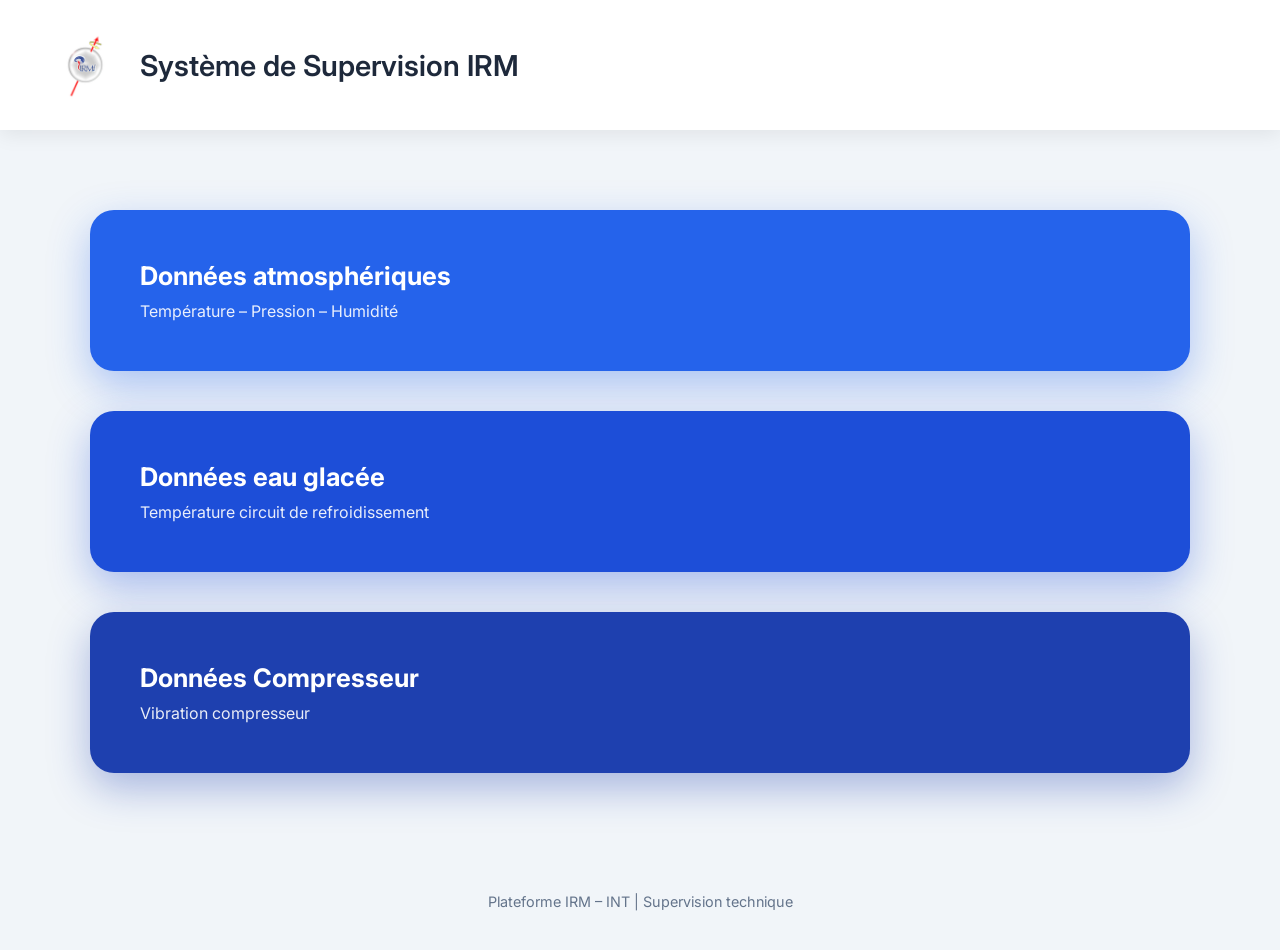
==== index.html @ c37ef3ce "Add files via upload" ====
<!DOCTYPE html>
<html lang="fr">
<head>
<meta charset="UTF-8">
<meta name="viewport" content="width=device-width, initial-scale=1.0">
<title>Centre IRM – Supervision</title>

<link href="https://fonts.googleapis.com/css2?family=Inter:wght@400;600;700&display=swap" rel="stylesheet">

<style>
body {
    margin: 0;
    font-family: "Inter", sans-serif;
    background: #f1f5f9;
    color: #1e293b;
}

/* HEADER */
header {
    background: #ffffff;
    padding: 30px 50px;
    display: flex;
    align-items: center;
    gap: 20px;
    box-shadow: 0 4px 20px rgba(0,0,0,0.08);
}

header img {
    height: 70px;
}

header h1 {
    margin: 0;
    font-size: 1.8rem;
    font-weight: 600;
}

/* CONTAINER */
.container {
    max-width: 1100px;
    margin: 80px auto;
    padding: 0 20px;
    display: grid;
    gap: 40px;
}

/* CLICKABLE BLOCKS */
.card {
    background: #2563eb;
    color: white;
    padding: 50px;
    border-radius: 24px;
    text-decoration: none;
    transition: all 0.3s ease;
    box-shadow: 0 15px 40px rgba(37,99,235,0.35);
}

.card h2 {
    margin: 0 0 10px 0;
    font-size: 1.6rem;
}

.card p {
    margin: 0;
    opacity: 0.9;
}

/* Glow effect */
.card:hover {
    transform: translateY(-8px);
    box-shadow: 0 0 25px rgba(37,99,235,0.8),
                0 20px 50px rgba(37,99,235,0.5);
}

/* Slight variation per block */
.card:nth-child(2) {
    background: #1d4ed8;
    box-shadow: 0 15px 40px rgba(29,78,216,0.35);
}

.card:nth-child(3) {
    background: #1e40af;
    box-shadow: 0 15px 40px rgba(30,64,175,0.35);
}

footer {
    text-align: center;
    padding: 40px;
    color: #64748b;
    font-size: 0.9rem;
}
</style>
</head>

<body>

<header>
    <!-- Place le fichier logo (ex: logo_irm.png) dans le même dossier que index.html -->
    <img src="Logo_IRM_150.png" alt="Logo IRM">
    <h1>Système de Supervision IRM</h1>
</header>

<div class="container">

    <a href="atmosphere.html" class="card">
        <h2>Données atmosphériques</h2>
        <p>Température – Pression – Humidité</p>
    </a>

    <a href="eaufroide.html" class="card">
        <h2>Données eau glacée</h2>
        <p>Température circuit de refroidissement</p>
    </a>

    <a href="compresseur.html" class="card">
        <h2>Données Compresseur</h2>
        <p>Vibration compresseur</p>
    </a>

</div>

<footer>
    Plateforme IRM – INT | Supervision technique
</footer>

</body>
</html>
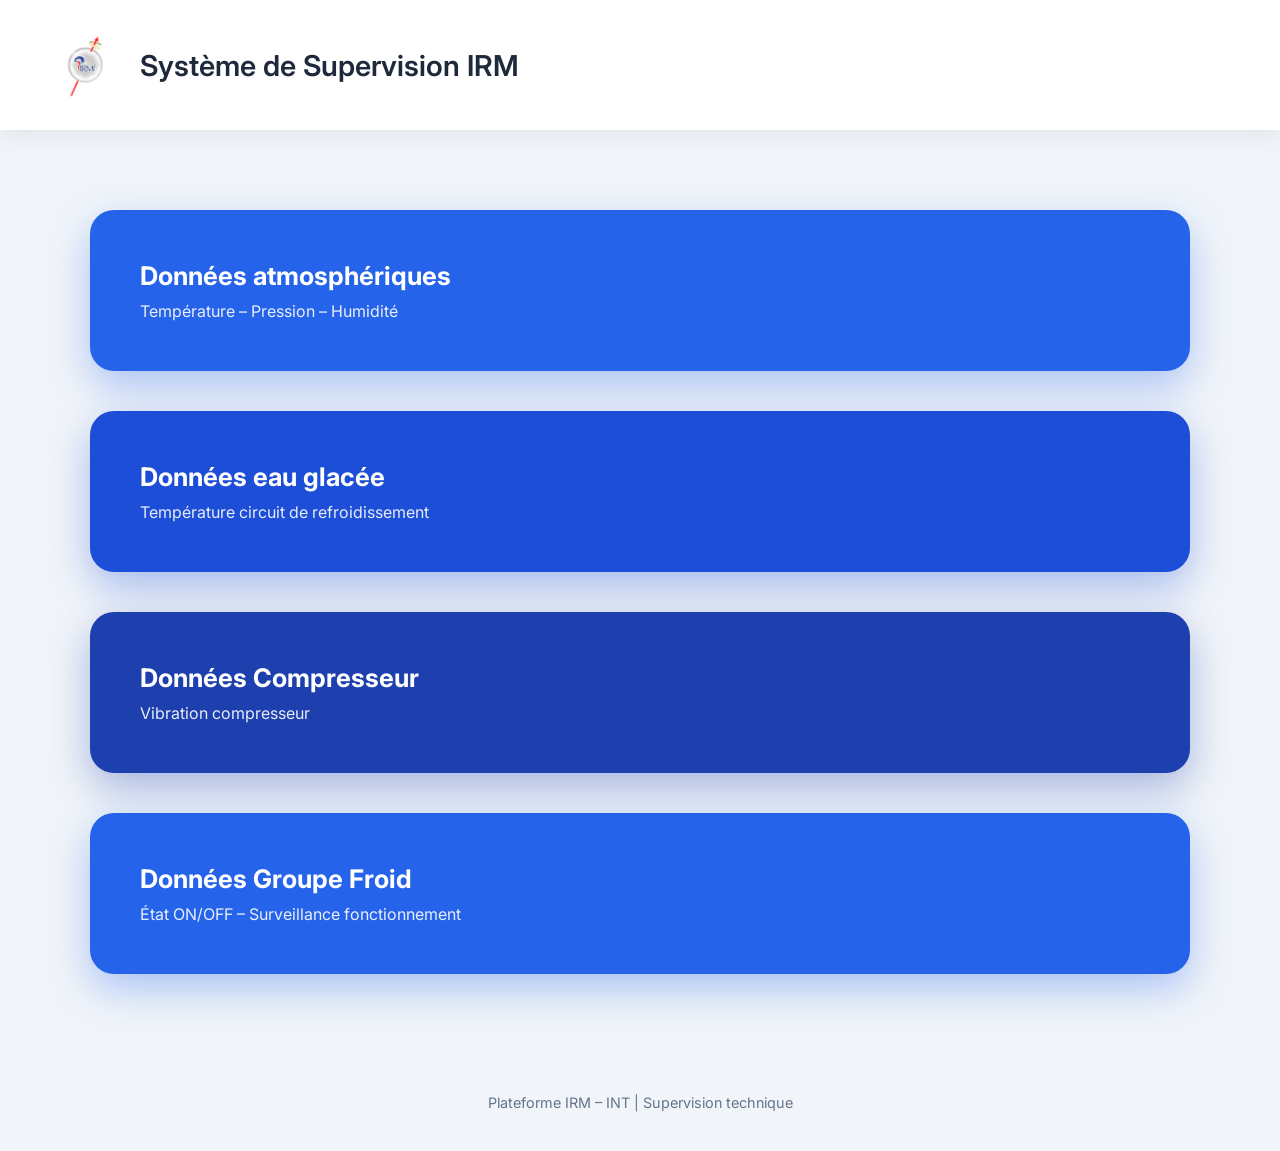
==== commit 3198aa0e: "Add 'Données Groupe Froid' section to index.html Added a new section for 'Données Groupe Froid' with" ====
--- a/index.html
+++ b/index.html
@@ -1,92 +1,130 @@
 <!DOCTYPE html>
+<!-- Déclaration HTML5 -->
+
 <html lang="fr">
+<!-- Langue du document : français (important pour accessibilité et SEO) -->
+
 <head>
 <meta charset="UTF-8">
+<!-- Encodage UTF-8 pour gérer correctement les caractères spéciaux -->
+
 <meta name="viewport" content="width=device-width, initial-scale=1.0">
+<!-- Permet le responsive design sur mobile -->
+
 <title>Centre IRM – Supervision</title>
+<!-- Titre affiché dans l’onglet navigateur -->
 
+<!-- Import de la police Inter depuis Google Fonts -->
 <link href="https://fonts.googleapis.com/css2?family=Inter:wght@400;600;700&display=swap" rel="stylesheet">
 
 <style>
+/* ===============================
+   STYLE GLOBAL
+   =============================== */
+
 body {
-    margin: 0;
-    font-family: "Inter", sans-serif;
-    background: #f1f5f9;
-    color: #1e293b;
+    margin: 0;                     /* Supprime les marges par défaut du navigateur */
+    font-family: "Inter", sans-serif; 
+    background: #f1f5f9;            /* Couleur de fond gris clair */
+    color: #1e293b;                 /* Couleur principale du texte */
 }
 
-/* HEADER */
+/* ===============================
+   HEADER
+   =============================== */
+
 header {
-    background: #ffffff;
-    padding: 30px 50px;
-    display: flex;
-    align-items: center;
-    gap: 20px;
+    background: #ffffff;            /* Fond blanc */
+    padding: 30px 50px;             /* Espacement interne */
+    display: flex;                  /* Layout horizontal */
+    align-items: center;            /* Alignement vertical centré */
+    gap: 20px;                      /* Espace entre logo et titre */
     box-shadow: 0 4px 20px rgba(0,0,0,0.08);
+    /* Ombre légère pour effet de profondeur */
 }
 
 header img {
-    height: 70px;
+    height: 70px;                   /* Taille du logo */
 }
 
 header h1 {
-    margin: 0;
-    font-size: 1.8rem;
-    font-weight: 600;
+    margin: 0;                      /* Supprime marge par défaut */
+    font-size: 1.8rem;              /* Taille relative */
+    font-weight: 600;               /* Semi-bold */
 }
 
-/* CONTAINER */
+/* ===============================
+   CONTENEUR PRINCIPAL
+   =============================== */
+
 .container {
-    max-width: 1100px;
-    margin: 80px auto;
-    padding: 0 20px;
-    display: grid;
-    gap: 40px;
+    max-width: 1100px;              /* Largeur maximale centrée */
+    margin: 80px auto;              /* Centre horizontalement + marge verticale */
+    padding: 0 20px;                /* Padding latéral */
+    display: grid;                  /* Utilisation CSS Grid */
+    gap: 40px;                      /* Espace entre les blocs */
 }
 
-/* CLICKABLE BLOCKS */
+/* ===============================
+   BLOCS CLIQUABLES (CARTES)
+   =============================== */
+
 .card {
-    background: #2563eb;
-    color: white;
-    padding: 50px;
-    border-radius: 24px;
-    text-decoration: none;
-    transition: all 0.3s ease;
+    background: #2563eb;            /* Bleu principal */
+    color: white;                   /* Texte blanc */
+    padding: 50px;                  /* Espace interne */
+    border-radius: 24px;            /* Coins arrondis */
+    text-decoration: none;          /* Supprime le soulignement des liens */
+    transition: all 0.3s ease;      /* Animation fluide */
     box-shadow: 0 15px 40px rgba(37,99,235,0.35);
+    /* Ombre importante pour effet "carte" */
 }
 
 .card h2 {
-    margin: 0 0 10px 0;
+    margin: 0 0 10px 0;             /* Espace sous le titre */
     font-size: 1.6rem;
 }
 
 .card p {
     margin: 0;
-    opacity: 0.9;
+    opacity: 0.9;                   /* Léger effet atténué */
 }
 
-/* Glow effect */
+/* ===============================
+   EFFET AU SURVOL
+   =============================== */
+
 .card:hover {
     transform: translateY(-8px);
+    /* Déplacement vertical léger vers le haut */
+
     box-shadow: 0 0 25px rgba(37,99,235,0.8),
                 0 20px 50px rgba(37,99,235,0.5);
+    /* Glow + ombre accentuée */
 }
 
-/* Slight variation per block */
+/* ===============================
+   VARIATION COULEUR PAR BLOC
+   =============================== */
+
 .card:nth-child(2) {
-    background: #1d4ed8;
+    background: #1d4ed8;            /* Bleu plus foncé */
     box-shadow: 0 15px 40px rgba(29,78,216,0.35);
 }
 
 .card:nth-child(3) {
-    background: #1e40af;
+    background: #1e40af;            /* Encore plus foncé */
     box-shadow: 0 15px 40px rgba(30,64,175,0.35);
 }
+
+/* ===============================
+   FOOTER
+   =============================== */
 
 footer {
     text-align: center;
     padding: 40px;
-    color: #64748b;
+    color: #64748b;                 /* Gris secondaire */
     font-size: 0.9rem;
 }
 </style>
@@ -94,34 +132,54 @@
 
 <body>
 
+<!-- ===============================
+     HEADER VISUEL
+     =============================== -->
+
 <header>
-    <!-- Place le fichier logo (ex: logo_irm.png) dans le même dossier que index.html -->
+    <!-- Logo local (doit être dans le même dossier que index.html) -->
     <img src="Logo_IRM_150.png" alt="Logo IRM">
     <h1>Système de Supervision IRM</h1>
 </header>
 
+<!-- ===============================
+     MENU PRINCIPAL
+     =============================== -->
+
 <div class="container">
 
+    <!-- Bloc 1 : Supervision atmosphérique -->
     <a href="atmosphere.html" class="card">
         <h2>Données atmosphériques</h2>
         <p>Température – Pression – Humidité</p>
     </a>
 
+    <!-- Bloc 2 : Circuit eau glacée -->
     <a href="eaufroide.html" class="card">
         <h2>Données eau glacée</h2>
         <p>Température circuit de refroidissement</p>
     </a>
 
+    <!-- Bloc 3 : Compresseur -->
     <a href="compresseur.html" class="card">
         <h2>Données Compresseur</h2>
         <p>Vibration compresseur</p>
     </a>
+	<!-- Bloc 4 : Groupe froid -->
+	<a href="groupefroid.html" class="card">
+    <h2>Données Groupe Froid</h2>
+    <p>État ON/OFF – Surveillance fonctionnement</p>
+	</a>
 
 </div>
+
+<!-- ===============================
+     FOOTER
+     =============================== -->
 
 <footer>
     Plateforme IRM – INT | Supervision technique
 </footer>
 
 </body>
-</html>+</html>
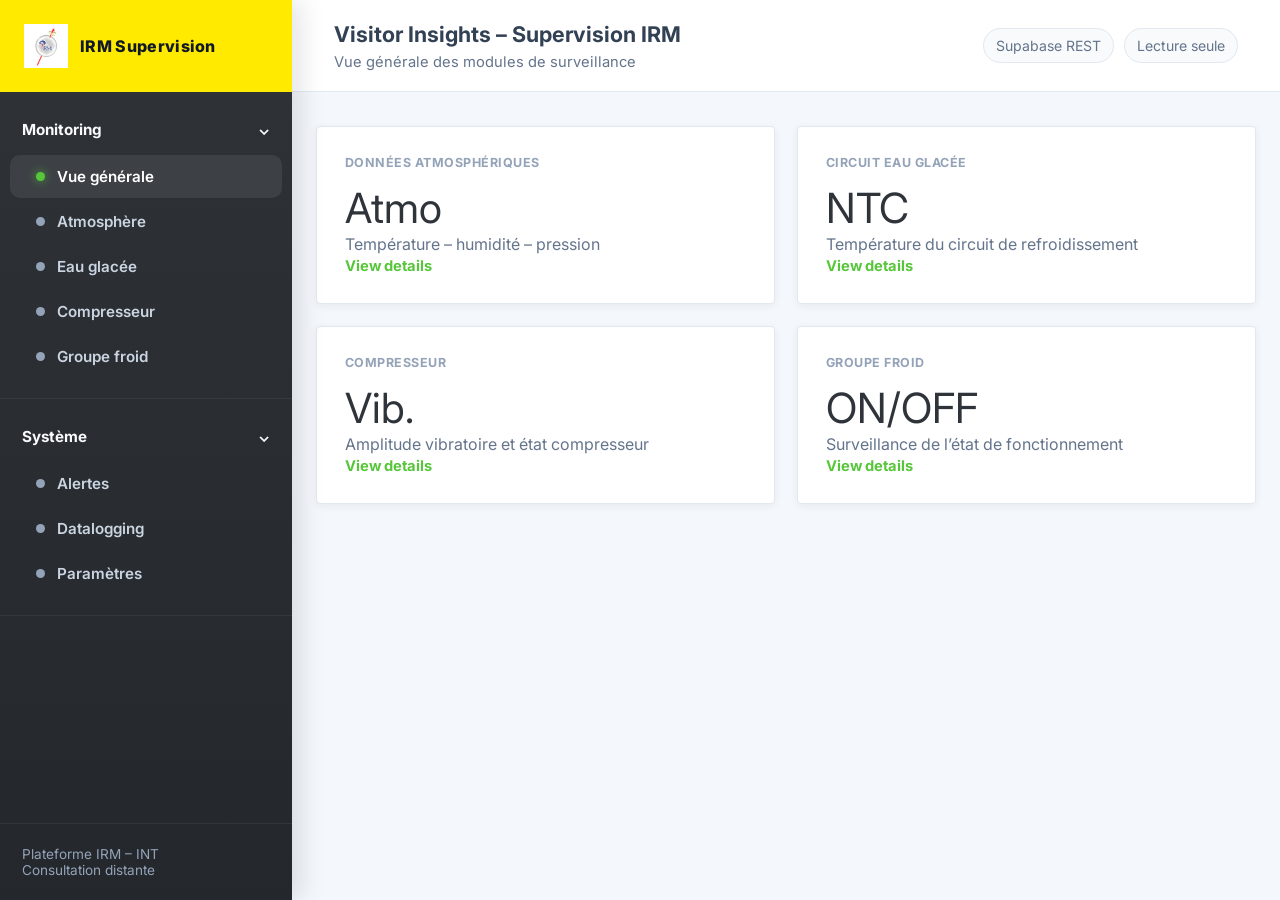
==== commit f066614e: "Add files via upload" ====
--- a/index.html
+++ b/index.html
@@ -1,185 +1 @@
-<!DOCTYPE html>
-<!-- Déclaration HTML5 -->
-
-<html lang="fr">
-<!-- Langue du document : français (important pour accessibilité et SEO) -->
-
-<head>
-<meta charset="UTF-8">
-<!-- Encodage UTF-8 pour gérer correctement les caractères spéciaux -->
-
-<meta name="viewport" content="width=device-width, initial-scale=1.0">
-<!-- Permet le responsive design sur mobile -->
-
-<title>Centre IRM – Supervision</title>
-<!-- Titre affiché dans l’onglet navigateur -->
-
-<!-- Import de la police Inter depuis Google Fonts -->
-<link href="https://fonts.googleapis.com/css2?family=Inter:wght@400;600;700&display=swap" rel="stylesheet">
-
-<style>
-/* ===============================
-   STYLE GLOBAL
-   =============================== */
-
-body {
-    margin: 0;                     /* Supprime les marges par défaut du navigateur */
-    font-family: "Inter", sans-serif; 
-    background: #f1f5f9;            /* Couleur de fond gris clair */
-    color: #1e293b;                 /* Couleur principale du texte */
-}
-
-/* ===============================
-   HEADER
-   =============================== */
-
-header {
-    background: #ffffff;            /* Fond blanc */
-    padding: 30px 50px;             /* Espacement interne */
-    display: flex;                  /* Layout horizontal */
-    align-items: center;            /* Alignement vertical centré */
-    gap: 20px;                      /* Espace entre logo et titre */
-    box-shadow: 0 4px 20px rgba(0,0,0,0.08);
-    /* Ombre légère pour effet de profondeur */
-}
-
-header img {
-    height: 70px;                   /* Taille du logo */
-}
-
-header h1 {
-    margin: 0;                      /* Supprime marge par défaut */
-    font-size: 1.8rem;              /* Taille relative */
-    font-weight: 600;               /* Semi-bold */
-}
-
-/* ===============================
-   CONTENEUR PRINCIPAL
-   =============================== */
-
-.container {
-    max-width: 1100px;              /* Largeur maximale centrée */
-    margin: 80px auto;              /* Centre horizontalement + marge verticale */
-    padding: 0 20px;                /* Padding latéral */
-    display: grid;                  /* Utilisation CSS Grid */
-    gap: 40px;                      /* Espace entre les blocs */
-}
-
-/* ===============================
-   BLOCS CLIQUABLES (CARTES)
-   =============================== */
-
-.card {
-    background: #2563eb;            /* Bleu principal */
-    color: white;                   /* Texte blanc */
-    padding: 50px;                  /* Espace interne */
-    border-radius: 24px;            /* Coins arrondis */
-    text-decoration: none;          /* Supprime le soulignement des liens */
-    transition: all 0.3s ease;      /* Animation fluide */
-    box-shadow: 0 15px 40px rgba(37,99,235,0.35);
-    /* Ombre importante pour effet "carte" */
-}
-
-.card h2 {
-    margin: 0 0 10px 0;             /* Espace sous le titre */
-    font-size: 1.6rem;
-}
-
-.card p {
-    margin: 0;
-    opacity: 0.9;                   /* Léger effet atténué */
-}
-
-/* ===============================
-   EFFET AU SURVOL
-   =============================== */
-
-.card:hover {
-    transform: translateY(-8px);
-    /* Déplacement vertical léger vers le haut */
-
-    box-shadow: 0 0 25px rgba(37,99,235,0.8),
-                0 20px 50px rgba(37,99,235,0.5);
-    /* Glow + ombre accentuée */
-}
-
-/* ===============================
-   VARIATION COULEUR PAR BLOC
-   =============================== */
-
-.card:nth-child(2) {
-    background: #1d4ed8;            /* Bleu plus foncé */
-    box-shadow: 0 15px 40px rgba(29,78,216,0.35);
-}
-
-.card:nth-child(3) {
-    background: #1e40af;            /* Encore plus foncé */
-    box-shadow: 0 15px 40px rgba(30,64,175,0.35);
-}
-
-/* ===============================
-   FOOTER
-   =============================== */
-
-footer {
-    text-align: center;
-    padding: 40px;
-    color: #64748b;                 /* Gris secondaire */
-    font-size: 0.9rem;
-}
-</style>
-</head>
-
-<body>
-
-<!-- ===============================
-     HEADER VISUEL
-     =============================== -->
-
-<header>
-    <!-- Logo local (doit être dans le même dossier que index.html) -->
-    <img src="Logo_IRM_150.png" alt="Logo IRM">
-    <h1>Système de Supervision IRM</h1>
-</header>
-
-<!-- ===============================
-     MENU PRINCIPAL
-     =============================== -->
-
-<div class="container">
-
-    <!-- Bloc 1 : Supervision atmosphérique -->
-    <a href="atmosphere.html" class="card">
-        <h2>Données atmosphériques</h2>
-        <p>Température – Pression – Humidité</p>
-    </a>
-
-    <!-- Bloc 2 : Circuit eau glacée -->
-    <a href="eaufroide.html" class="card">
-        <h2>Données eau glacée</h2>
-        <p>Température circuit de refroidissement</p>
-    </a>
-
-    <!-- Bloc 3 : Compresseur -->
-    <a href="compresseur.html" class="card">
-        <h2>Données Compresseur</h2>
-        <p>Vibration compresseur</p>
-    </a>
-	<!-- Bloc 4 : Groupe froid -->
-	<a href="groupefroid.html" class="card">
-    <h2>Données Groupe Froid</h2>
-    <p>État ON/OFF – Surveillance fonctionnement</p>
-	</a>
-
-</div>
-
-<!-- ===============================
-     FOOTER
-     =============================== -->
-
-<footer>
-    Plateforme IRM – INT | Supervision technique
-</footer>
-
-</body>
-</html>
+<!DOCTYPE html><html lang="fr"><head><meta charset="UTF-8"><meta name="viewport" content="width=device-width, initial-scale=1.0"><title>Centre IRM – Supervision</title><link href="https://fonts.googleapis.com/css2?family=Inter:wght@400;600;700;800&display=swap" rel="stylesheet"><link rel="stylesheet" href="style.css"></head><body><div class="app-shell"><aside class="sidebar"><div class="sidebar-brand"><img src="Logo_IRM.png" alt="Logo IRM"><span>IRM Supervision</span></div><div class="sidebar-section"><div class="sidebar-title"><span>Monitoring</span><span>⌄</span></div><nav class="sidebar-menu"><a href="index.html" data-page="index"><span class="dot"></span><span class="label-text">Vue générale</span></a><a href="atmosphere.html" data-page="atmosphere"><span class="dot"></span><span class="label-text">Atmosphère</span></a><a href="eaufroide.html" data-page="eaufroide"><span class="dot"></span><span class="label-text">Eau glacée</span></a><a href="compresseur.html" data-page="compresseur"><span class="dot"></span><span class="label-text">Compresseur</span></a><a href="groupefroid.html" data-page="groupefroid"><span class="dot"></span><span class="label-text">Groupe froid</span></a></nav></div><div class="sidebar-section"><div class="sidebar-title"><span>Système</span><span>⌄</span></div><nav class="sidebar-menu"><a href="#"><span class="dot"></span><span class="label-text">Alertes</span></a><a href="#"><span class="dot"></span><span class="label-text">Datalogging</span></a><a href="#"><span class="dot"></span><span class="label-text">Paramètres</span></a></nav></div><div class="sidebar-footer">Plateforme IRM – INT<br>Consultation distante</div></aside><main class="main-content"><div class="topbar"><div><h1 class="page-title">Visitor Insights – Supervision IRM</h1><div class="page-subtitle">Vue générale des modules de surveillance</div></div><div class="topbar-actions"><span class="badge-soft">Supabase REST</span><span class="badge-soft">Lecture seule</span></div></div><div class="container"><div class="dashboard-grid"><a href="atmosphere.html" class="card module-card"><div><div class="label">Données atmosphériques</div><div class="metric">Atmo</div><p>Température – humidité – pression</p></div><div class="open">View details</div></a><a href="eaufroide.html" class="card module-card"><div><div class="label">Circuit eau glacée</div><div class="metric">NTC</div><p>Température du circuit de refroidissement</p></div><div class="open">View details</div></a><a href="compresseur.html" class="card module-card"><div><div class="label">Compresseur</div><div class="metric">Vib.</div><p>Amplitude vibratoire et état compresseur</p></div><div class="open">View details</div></a><a href="groupefroid.html" class="card module-card"><div><div class="label">Groupe froid</div><div class="metric">ON/OFF</div><p>Surveillance de l’état de fonctionnement</p></div><div class="open">View details</div></a></div></div></main></div><script>document.querySelector('[data-page="index"]').classList.add('active');</script></body></html>
--- a/style.css
+++ b/style.css
@@ -0,0 +1,3 @@
+
+:root { --sidebar-width: 292px; --bg:#f4f7fb; --surface:#fff; --surface-2:#f8fafc; --text:#1f2937; --muted:#64748b; --border:#e2e8f0; --sidebar:#24272c; --sidebar-2:#2f3338; --accent:#58c63b; --green:#22c55e; --red:#ef4444; }
+*{box-sizing:border-box} body{margin:0;font-family:"Inter",system-ui,-apple-system,BlinkMacSystemFont,"Segoe UI",sans-serif;background:var(--bg);color:var(--text)} a{color:inherit}.app-shell{min-height:100vh;display:flex}.sidebar{position:fixed;left:0;top:0;bottom:0;width:var(--sidebar-width);background:linear-gradient(180deg,var(--sidebar-2),var(--sidebar));color:#d1d5db;display:flex;flex-direction:column;z-index:10;box-shadow:8px 0 24px rgba(15,23,42,.12)}.sidebar-brand{height:92px;background:#ffea00;color:#111827;display:flex;align-items:center;gap:12px;padding:0 24px;font-weight:800;letter-spacing:.02em}.sidebar-brand img{width:44px;height:44px;object-fit:contain}.sidebar-section{padding:16px 0;border-bottom:1px solid rgba(255,255,255,.06)}.sidebar-title{display:flex;align-items:center;justify-content:space-between;padding:12px 22px;font-size:.95rem;color:#f8fafc;font-weight:700}.sidebar-menu{display:grid;gap:2px;padding:4px 10px}.sidebar-menu a{text-decoration:none;display:flex;align-items:center;gap:12px;padding:12px 14px 12px 26px;border-radius:10px;color:#cbd5e1;font-weight:600;font-size:.95rem}.sidebar-menu a:hover,.sidebar-menu a.active{background:rgba(255,255,255,.08);color:#fff}.sidebar-menu .dot{width:9px;height:9px;border-radius:50%;background:#94a3b8;display:inline-block}.sidebar-menu a.active .dot{background:var(--accent);box-shadow:0 0 10px rgba(88,198,59,.75)}.sidebar-footer{margin-top:auto;padding:22px;border-top:1px solid rgba(255,255,255,.06);font-size:.85rem;color:#94a3b8}.main-content{margin-left:var(--sidebar-width);width:calc(100% - var(--sidebar-width));min-height:100vh}.topbar{height:92px;background:var(--surface);border-bottom:1px solid var(--border);display:flex;align-items:center;justify-content:space-between;padding:0 42px}.page-title{margin:0;font-size:1.35rem;font-weight:700;color:#334155}.page-subtitle{margin-top:6px;color:var(--muted);font-size:.92rem}.topbar-actions{display:flex;gap:10px;align-items:center}.badge-soft{border:1px solid var(--border);background:var(--surface-2);border-radius:999px;padding:8px 12px;color:var(--muted);font-size:.88rem}.container{max-width:1220px;margin:34px auto;padding:0 24px 50px;display:grid;gap:24px}.card{position:relative;background:var(--surface);color:var(--text);padding:28px;border-radius:4px;border:1px solid var(--border);box-shadow:0 2px 8px rgba(15,23,42,.06);transition:box-shadow .25s ease,transform .25s ease}.card:hover{box-shadow:0 10px 26px rgba(15,23,42,.10);transform:translateY(-2px)}.card h2{margin:0 0 14px;font-size:1.12rem;color:#334155}.card p{margin:0;color:var(--muted)}.dashboard-grid{display:grid;grid-template-columns:repeat(2,minmax(0,1fr));gap:22px}.module-card{text-decoration:none;min-height:178px;display:flex;flex-direction:column;justify-content:space-between}.module-card .metric{font-size:2.6rem;line-height:1;font-weight:400;color:#2f343b;margin:18px 0 4px}.module-card .label{font-size:.78rem;text-transform:uppercase;color:#94a3b8;font-weight:700;letter-spacing:.04em}.module-card .open{color:var(--accent);font-weight:700;font-size:.92rem}.value{font-size:2.4rem;font-weight:400;color:#2f343b;margin:14px 0}.timestamp{color:var(--muted);font-size:.92rem}.status-badge{position:absolute;top:22px;right:25px;font-size:1.4rem}canvas{margin-top:20px}.chart-controls{display:flex;flex-wrap:wrap;gap:10px;margin:18px 0 10px 0;align-items:center}.chart-controls button,.chart-controls select{background:var(--surface-2);color:#334155;border:1px solid var(--border);border-radius:6px;padding:8px 12px;cursor:pointer;font-family:inherit;font-size:.92rem}.chart-controls button:hover,.chart-controls select:hover{background:#eef2f7}.chart-controls label{color:#334155;font-weight:700}.info-note{margin-top:8px;color:var(--muted);font-size:.9rem}.back-button,.nav{display:none}@media(max-width:900px){:root{--sidebar-width:76px}.sidebar-brand span,.sidebar-title span,.sidebar-menu a span.label-text,.sidebar-footer{display:none}.sidebar-brand{padding:0 16px;justify-content:center}.sidebar-menu a{padding:14px;justify-content:center}.topbar{padding:0 20px}.dashboard-grid{grid-template-columns:1fr}}
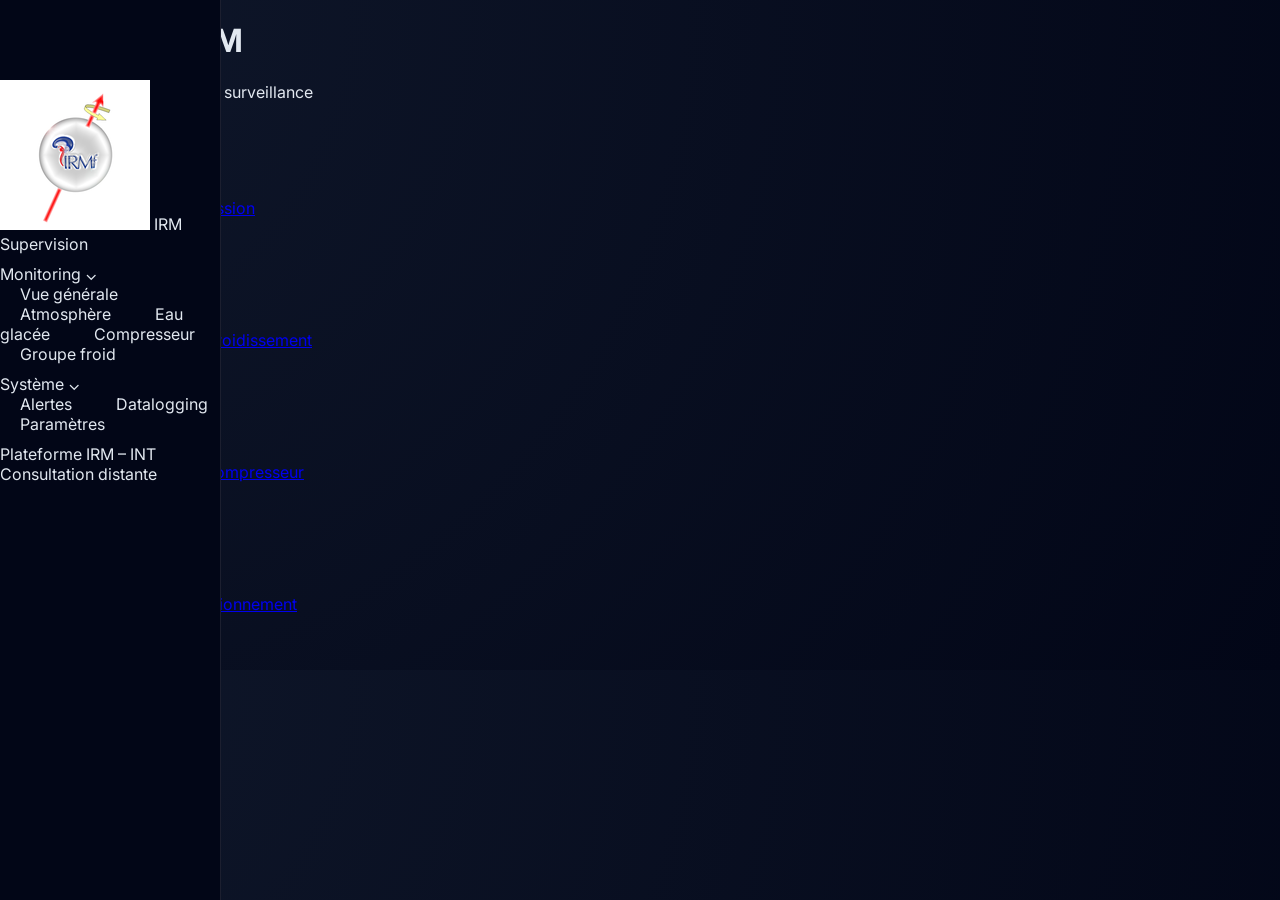
==== commit bfea35f3: "Update index.html" ====
--- a/index.html
+++ b/index.html
@@ -1 +1,198 @@
-<!DOCTYPE html><html lang="fr"><head><meta charset="UTF-8"><meta name="viewport" content="width=device-width, initial-scale=1.0"><title>Centre IRM – Supervision</title><link href="https://fonts.googleapis.com/css2?family=Inter:wght@400;600;700;800&display=swap" rel="stylesheet"><link rel="stylesheet" href="style.css"></head><body><div class="app-shell"><aside class="sidebar"><div class="sidebar-brand"><img src="Logo_IRM.png" alt="Logo IRM"><span>IRM Supervision</span></div><div class="sidebar-section"><div class="sidebar-title"><span>Monitoring</span><span>⌄</span></div><nav class="sidebar-menu"><a href="index.html" data-page="index"><span class="dot"></span><span class="label-text">Vue générale</span></a><a href="atmosphere.html" data-page="atmosphere"><span class="dot"></span><span class="label-text">Atmosphère</span></a><a href="eaufroide.html" data-page="eaufroide"><span class="dot"></span><span class="label-text">Eau glacée</span></a><a href="compresseur.html" data-page="compresseur"><span class="dot"></span><span class="label-text">Compresseur</span></a><a href="groupefroid.html" data-page="groupefroid"><span class="dot"></span><span class="label-text">Groupe froid</span></a></nav></div><div class="sidebar-section"><div class="sidebar-title"><span>Système</span><span>⌄</span></div><nav class="sidebar-menu"><a href="#"><span class="dot"></span><span class="label-text">Alertes</span></a><a href="#"><span class="dot"></span><span class="label-text">Datalogging</span></a><a href="#"><span class="dot"></span><span class="label-text">Paramètres</span></a></nav></div><div class="sidebar-footer">Plateforme IRM – INT<br>Consultation distante</div></aside><main class="main-content"><div class="topbar"><div><h1 class="page-title">Visitor Insights – Supervision IRM</h1><div class="page-subtitle">Vue générale des modules de surveillance</div></div><div class="topbar-actions"><span class="badge-soft">Supabase REST</span><span class="badge-soft">Lecture seule</span></div></div><div class="container"><div class="dashboard-grid"><a href="atmosphere.html" class="card module-card"><div><div class="label">Données atmosphériques</div><div class="metric">Atmo</div><p>Température – humidité – pression</p></div><div class="open">View details</div></a><a href="eaufroide.html" class="card module-card"><div><div class="label">Circuit eau glacée</div><div class="metric">NTC</div><p>Température du circuit de refroidissement</p></div><div class="open">View details</div></a><a href="compresseur.html" class="card module-card"><div><div class="label">Compresseur</div><div class="metric">Vib.</div><p>Amplitude vibratoire et état compresseur</p></div><div class="open">View details</div></a><a href="groupefroid.html" class="card module-card"><div><div class="label">Groupe froid</div><div class="metric">ON/OFF</div><p>Surveillance de l’état de fonctionnement</p></div><div class="open">View details</div></a></div></div></main></div><script>document.querySelector('[data-page="index"]').classList.add('active');</script></body></html>+<!DOCTYPE html>
+<html lang="fr">
+
+<head>
+    <meta charset="UTF-8">
+    <meta name="viewport" content="width=device-width, initial-scale=1.0">
+    <title>Centre IRM – Supervision</title>
+
+    <link href="https://fonts.googleapis.com/css2?family=Inter:wght@400;600;700;800&display=swap" rel="stylesheet">
+    <link rel="stylesheet" href="style.css">
+</head>
+
+<body>
+
+    <!-- ===== MENU MOBILE ===== -->
+    <button class="menu-toggle" type="button" aria-label="Ouvrir le menu" onclick="toggleMenu()">
+        ☰
+    </button>
+
+    <!-- Overlay -->
+    <div id="overlay" onclick="closeMenu()"></div>
+
+    <div class="app-shell">
+
+        <!-- ===== SIDEBAR ===== -->
+        <aside id="sidebar" class="sidebar">
+
+            <div class="sidebar-brand">
+                <img src="Logo_IRM.png" alt="Logo IRM">
+                <span>IRM Supervision</span>
+            </div>
+
+            <!-- SECTION MONITORING -->
+            <div class="sidebar-section">
+                <div class="sidebar-title">
+                    <span>Monitoring</span>
+                    <span>⌄</span>
+                </div>
+
+                <nav class="sidebar-menu">
+                    <a href="index.html" data-page="index">
+                        <span class="dot"></span>
+                        <span class="label-text">Vue générale</span>
+                    </a>
+
+                    <a href="atmosphere.html" data-page="atmosphere">
+                        <span class="dot"></span>
+                        <span class="label-text">Atmosphère</span>
+                    </a>
+
+                    <a href="eaufroide.html" data-page="eaufroide">
+                        <span class="dot"></span>
+                        <span class="label-text">Eau glacée</span>
+                    </a>
+
+                    <a href="compresseur.html" data-page="compresseur">
+                        <span class="dot"></span>
+                        <span class="label-text">Compresseur</span>
+                    </a>
+
+                    <a href="groupefroid.html" data-page="groupefroid">
+                        <span class="dot"></span>
+                        <span class="label-text">Groupe froid</span>
+                    </a>
+                </nav>
+            </div>
+
+            <!-- SECTION SYSTEME -->
+            <div class="sidebar-section">
+                <div class="sidebar-title">
+                    <span>Système</span>
+                    <span>⌄</span>
+                </div>
+
+                <nav class="sidebar-menu">
+                    <a href="#">
+                        <span class="dot"></span>
+                        <span class="label-text">Alertes</span>
+                    </a>
+
+                    <a href="#">
+                        <span class="dot"></span>
+                        <span class="label-text">Datalogging</span>
+                    </a>
+
+                    <a href="#">
+                        <span class="dot"></span>
+                        <span class="label-text">Paramètres</span>
+                    </a>
+                </nav>
+            </div>
+
+            <!-- FOOTER SIDEBAR -->
+            <div class="sidebar-footer">
+                Plateforme IRM – INT<br>
+                Consultation distante
+            </div>
+
+        </aside>
+
+        <!-- ===== CONTENU PRINCIPAL ===== -->
+        <main class="main-content">
+
+            <!-- TOPBAR -->
+            <div class="topbar">
+                <div>
+                    <h1 class="page-title">Supervision IRM</h1>
+                    <div class="page-subtitle">Vue générale des modules de surveillance</div>
+                </div>
+
+                <div class="topbar-actions">
+                    <span class="badge-soft">Supabase REST</span>
+                    <span class="badge-soft">Lecture seule</span>
+                </div>
+            </div>
+
+            <!-- DASHBOARD -->
+            <div class="container">
+                <div class="dashboard-grid">
+
+                    <a href="atmosphere.html" class="card module-card">
+                        <div>
+                            <div class="label">Données atmosphériques</div>
+                            <div class="metric">Atmo</div>
+                            <p>Température – humidité – pression</p>
+                        </div>
+                        <div class="open">View details</div>
+                    </a>
+
+                    <a href="eaufroide.html" class="card module-card">
+                        <div>
+                            <div class="label">Circuit eau glacée</div>
+                            <div class="metric">NTC</div>
+                            <p>Température du circuit de refroidissement</p>
+                        </div>
+                        <div class="open">View details</div>
+                    </a>
+
+                    <a href="compresseur.html" class="card module-card">
+                        <div>
+                            <div class="label">Compresseur</div>
+                            <div class="metric">Vib.</div>
+                            <p>Amplitude vibratoire et état compresseur</p>
+                        </div>
+                        <div class="open">View details</div>
+                    </a>
+
+                    <a href="groupefroid.html" class="card module-card">
+                        <div>
+                            <div class="label">Groupe froid</div>
+                            <div class="metric">ON/OFF</div>
+                            <p>Surveillance de l’état de fonctionnement</p>
+                        </div>
+                        <div class="open">View details</div>
+                    </a>
+
+                </div>
+            </div>
+
+        </main>
+
+    </div>
+
+    <!-- ===== JS ===== -->
+    <script>
+        // Page active
+        document.querySelector('[data-page="index"]').classList.add('active');
+
+        // Toggle menu
+        function toggleMenu() {
+            const s = document.getElementById("sidebar");
+            const o = document.getElementById("overlay");
+            if (!s || !o) return;
+
+            s.classList.toggle("active");
+            o.classList.toggle("active");
+        }
+
+        // Close menu
+        function closeMenu() {
+            const s = document.getElementById("sidebar");
+            const o = document.getElementById("overlay");
+            if (!s || !o) return;
+
+            s.classList.remove("active");
+            o.classList.remove("active");
+        }
+
+        // Auto close on mobile click
+        document.querySelectorAll(".sidebar-menu a").forEach(a => {
+            a.addEventListener("click", () => {
+                if (window.innerWidth <= 720) closeMenu();
+            });
+        });
+    </script>
+
+</body>
+</html>
--- a/style.css
+++ b/style.css
@@ -1,3 +1,115 @@
+body {
+    margin: 0;
+    font-family: "Inter", sans-serif;
+    background: radial-gradient(circle at top left, #0f172a, #020617);
+    color: #e2e8f0;
+}
 
-:root { --sidebar-width: 292px; --bg:#f4f7fb; --surface:#fff; --surface-2:#f8fafc; --text:#1f2937; --muted:#64748b; --border:#e2e8f0; --sidebar:#24272c; --sidebar-2:#2f3338; --accent:#58c63b; --green:#22c55e; --red:#ef4444; }
-*{box-sizing:border-box} body{margin:0;font-family:"Inter",system-ui,-apple-system,BlinkMacSystemFont,"Segoe UI",sans-serif;background:var(--bg);color:var(--text)} a{color:inherit}.app-shell{min-height:100vh;display:flex}.sidebar{position:fixed;left:0;top:0;bottom:0;width:var(--sidebar-width);background:linear-gradient(180deg,var(--sidebar-2),var(--sidebar));color:#d1d5db;display:flex;flex-direction:column;z-index:10;box-shadow:8px 0 24px rgba(15,23,42,.12)}.sidebar-brand{height:92px;background:#ffea00;color:#111827;display:flex;align-items:center;gap:12px;padding:0 24px;font-weight:800;letter-spacing:.02em}.sidebar-brand img{width:44px;height:44px;object-fit:contain}.sidebar-section{padding:16px 0;border-bottom:1px solid rgba(255,255,255,.06)}.sidebar-title{display:flex;align-items:center;justify-content:space-between;padding:12px 22px;font-size:.95rem;color:#f8fafc;font-weight:700}.sidebar-menu{display:grid;gap:2px;padding:4px 10px}.sidebar-menu a{text-decoration:none;display:flex;align-items:center;gap:12px;padding:12px 14px 12px 26px;border-radius:10px;color:#cbd5e1;font-weight:600;font-size:.95rem}.sidebar-menu a:hover,.sidebar-menu a.active{background:rgba(255,255,255,.08);color:#fff}.sidebar-menu .dot{width:9px;height:9px;border-radius:50%;background:#94a3b8;display:inline-block}.sidebar-menu a.active .dot{background:var(--accent);box-shadow:0 0 10px rgba(88,198,59,.75)}.sidebar-footer{margin-top:auto;padding:22px;border-top:1px solid rgba(255,255,255,.06);font-size:.85rem;color:#94a3b8}.main-content{margin-left:var(--sidebar-width);width:calc(100% - var(--sidebar-width));min-height:100vh}.topbar{height:92px;background:var(--surface);border-bottom:1px solid var(--border);display:flex;align-items:center;justify-content:space-between;padding:0 42px}.page-title{margin:0;font-size:1.35rem;font-weight:700;color:#334155}.page-subtitle{margin-top:6px;color:var(--muted);font-size:.92rem}.topbar-actions{display:flex;gap:10px;align-items:center}.badge-soft{border:1px solid var(--border);background:var(--surface-2);border-radius:999px;padding:8px 12px;color:var(--muted);font-size:.88rem}.container{max-width:1220px;margin:34px auto;padding:0 24px 50px;display:grid;gap:24px}.card{position:relative;background:var(--surface);color:var(--text);padding:28px;border-radius:4px;border:1px solid var(--border);box-shadow:0 2px 8px rgba(15,23,42,.06);transition:box-shadow .25s ease,transform .25s ease}.card:hover{box-shadow:0 10px 26px rgba(15,23,42,.10);transform:translateY(-2px)}.card h2{margin:0 0 14px;font-size:1.12rem;color:#334155}.card p{margin:0;color:var(--muted)}.dashboard-grid{display:grid;grid-template-columns:repeat(2,minmax(0,1fr));gap:22px}.module-card{text-decoration:none;min-height:178px;display:flex;flex-direction:column;justify-content:space-between}.module-card .metric{font-size:2.6rem;line-height:1;font-weight:400;color:#2f343b;margin:18px 0 4px}.module-card .label{font-size:.78rem;text-transform:uppercase;color:#94a3b8;font-weight:700;letter-spacing:.04em}.module-card .open{color:var(--accent);font-weight:700;font-size:.92rem}.value{font-size:2.4rem;font-weight:400;color:#2f343b;margin:14px 0}.timestamp{color:var(--muted);font-size:.92rem}.status-badge{position:absolute;top:22px;right:25px;font-size:1.4rem}canvas{margin-top:20px}.chart-controls{display:flex;flex-wrap:wrap;gap:10px;margin:18px 0 10px 0;align-items:center}.chart-controls button,.chart-controls select{background:var(--surface-2);color:#334155;border:1px solid var(--border);border-radius:6px;padding:8px 12px;cursor:pointer;font-family:inherit;font-size:.92rem}.chart-controls button:hover,.chart-controls select:hover{background:#eef2f7}.chart-controls label{color:#334155;font-weight:700}.info-note{margin-top:8px;color:var(--muted);font-size:.9rem}.back-button,.nav{display:none}@media(max-width:900px){:root{--sidebar-width:76px}.sidebar-brand span,.sidebar-title span,.sidebar-menu a span.label-text,.sidebar-footer{display:none}.sidebar-brand{padding:0 16px;justify-content:center}.sidebar-menu a{padding:14px;justify-content:center}.topbar{padding:0 20px}.dashboard-grid{grid-template-columns:1fr}}
+/* HEADER */
+header {
+    padding: 20px 60px;
+    font-size: 1.4rem;
+    font-weight: 600;
+}
+
+/* SIDEBAR DESKTOP */
+.sidebar {
+    position: fixed;
+    top: 0;
+    left: 0;
+    width: 220px;
+    height: 100%;
+    background: #020617;
+    padding-top: 80px;
+    display: flex;
+    flex-direction: column;
+    gap: 10px;
+    border-right: 1px solid rgba(255,255,255,0.1);
+}
+
+.sidebar a {
+    color: #e2e8f0;
+    text-decoration: none;
+    padding: 12px 20px;
+    transition: 0.2s;
+}
+
+.sidebar a:hover {
+    background: rgba(255,255,255,0.1);
+}
+
+/* CONTENU */
+.main {
+    margin-left: 220px;
+    padding: 30px;
+}
+
+/* CARTES */
+.container {
+    display: grid;
+    grid-template-columns: repeat(auto-fit, minmax(280px, 1fr));
+    gap: 30px;
+}
+
+.card {
+    padding: 30px;
+    border-radius: 20px;
+    background: linear-gradient(145deg, #1e293b, #111827);
+    box-shadow: 0 20px 50px rgba(0,0,0,0.6);
+}
+
+/* ================= MOBILE ================= */
+
+.menu-toggle {
+    display: none;
+    position: fixed;
+    top: 15px;
+    left: 15px;
+    font-size: 1.8rem;
+    z-index: 1001;
+    cursor: pointer;
+}
+
+/* overlay */
+#overlay {
+    position: fixed;
+    top: 0;
+    left: 0;
+    width: 100%;
+    height: 100%;
+    background: rgba(0,0,0,0.5);
+    display: none;
+    z-index: 999;
+}
+
+@media (max-width: 768px) {
+
+    .menu-toggle {
+        display: block;
+    }
+
+    .sidebar {
+        left: -260px;
+        width: 260px;
+        transition: left 0.3s ease;
+        z-index: 1000;
+    }
+
+    .sidebar.active {
+        left: 0;
+    }
+
+    #overlay.active {
+        display: block;
+    }
+
+    .main {
+        margin-left: 0;
+        padding-top: 70px;
+    }
+
+    canvas {
+        width: 100% !important;
+        height: auto !important;
+    }
+}
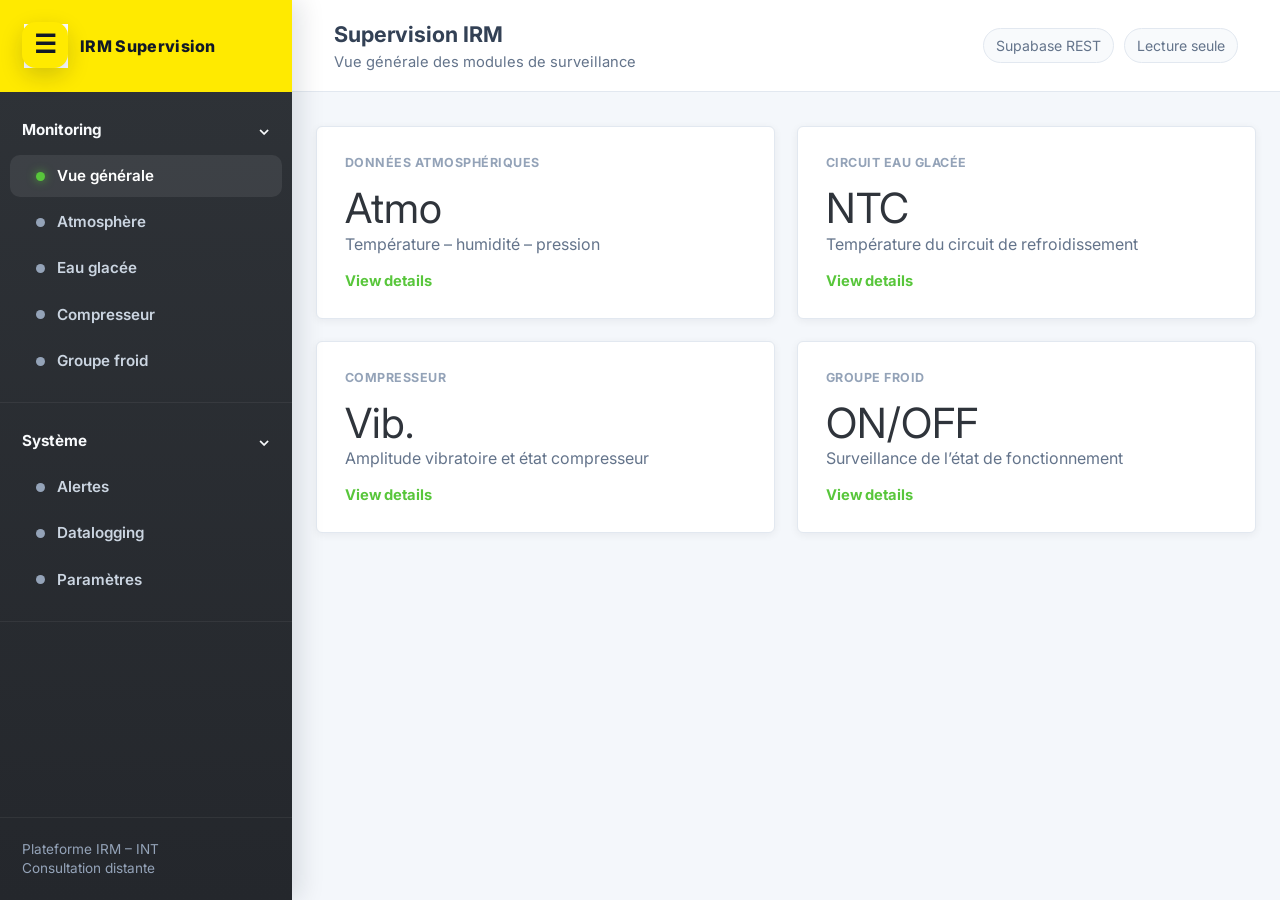
==== commit 8e42e73d: "Update index.html" ====
--- a/index.html
+++ b/index.html
@@ -1,198 +1,78 @@
 <!DOCTYPE html>
 <html lang="fr">
-
 <head>
     <meta charset="UTF-8">
     <meta name="viewport" content="width=device-width, initial-scale=1.0">
     <title>Centre IRM – Supervision</title>
-
     <link href="https://fonts.googleapis.com/css2?family=Inter:wght@400;600;700;800&display=swap" rel="stylesheet">
-    <link rel="stylesheet" href="style.css">
+    <link rel="stylesheet" href="style.css?v=final">
 </head>
-
 <body>
-
-    <!-- ===== MENU MOBILE ===== -->
-    <button class="menu-toggle" type="button" aria-label="Ouvrir le menu" onclick="toggleMenu()">
-        ☰
-    </button>
-
-    <!-- Overlay -->
+    <button class="menu-toggle" type="button" aria-label="Ouvrir le menu" onclick="toggleMenu()">☰</button>
     <div id="overlay" onclick="closeMenu()"></div>
-
     <div class="app-shell">
-
-        <!-- ===== SIDEBAR ===== -->
         <aside id="sidebar" class="sidebar">
-
-            <div class="sidebar-brand">
-                <img src="Logo_IRM.png" alt="Logo IRM">
-                <span>IRM Supervision</span>
-            </div>
-
-            <!-- SECTION MONITORING -->
+            <div class="sidebar-brand"><img src="Logo_IRM.png" alt="Logo IRM"><span>IRM Supervision</span></div>
             <div class="sidebar-section">
-                <div class="sidebar-title">
-                    <span>Monitoring</span>
-                    <span>⌄</span>
-                </div>
-
+                <div class="sidebar-title"><span>Monitoring</span><span>⌄</span></div>
                 <nav class="sidebar-menu">
-                    <a href="index.html" data-page="index">
-                        <span class="dot"></span>
-                        <span class="label-text">Vue générale</span>
-                    </a>
-
-                    <a href="atmosphere.html" data-page="atmosphere">
-                        <span class="dot"></span>
-                        <span class="label-text">Atmosphère</span>
-                    </a>
-
-                    <a href="eaufroide.html" data-page="eaufroide">
-                        <span class="dot"></span>
-                        <span class="label-text">Eau glacée</span>
-                    </a>
-
-                    <a href="compresseur.html" data-page="compresseur">
-                        <span class="dot"></span>
-                        <span class="label-text">Compresseur</span>
-                    </a>
-
-                    <a href="groupefroid.html" data-page="groupefroid">
-                        <span class="dot"></span>
-                        <span class="label-text">Groupe froid</span>
-                    </a>
+                    <a href="index.html" data-page="index"><span class="dot"></span><span class="label-text">Vue générale</span></a>
+                    <a href="atmosphere.html" data-page="atmosphere"><span class="dot"></span><span class="label-text">Atmosphère</span></a>
+                    <a href="eaufroide.html" data-page="eaufroide"><span class="dot"></span><span class="label-text">Eau glacée</span></a>
+                    <a href="compresseur.html" data-page="compresseur"><span class="dot"></span><span class="label-text">Compresseur</span></a>
+                    <a href="groupefroid.html" data-page="groupefroid"><span class="dot"></span><span class="label-text">Groupe froid</span></a>
                 </nav>
             </div>
-
-            <!-- SECTION SYSTEME -->
             <div class="sidebar-section">
-                <div class="sidebar-title">
-                    <span>Système</span>
-                    <span>⌄</span>
-                </div>
-
+                <div class="sidebar-title"><span>Système</span><span>⌄</span></div>
                 <nav class="sidebar-menu">
-                    <a href="#">
-                        <span class="dot"></span>
-                        <span class="label-text">Alertes</span>
-                    </a>
-
-                    <a href="#">
-                        <span class="dot"></span>
-                        <span class="label-text">Datalogging</span>
-                    </a>
-
-                    <a href="#">
-                        <span class="dot"></span>
-                        <span class="label-text">Paramètres</span>
-                    </a>
+                    <a href="#"><span class="dot"></span><span class="label-text">Alertes</span></a>
+                    <a href="#"><span class="dot"></span><span class="label-text">Datalogging</span></a>
+                    <a href="#"><span class="dot"></span><span class="label-text">Paramètres</span></a>
                 </nav>
             </div>
-
-            <!-- FOOTER SIDEBAR -->
-            <div class="sidebar-footer">
-                Plateforme IRM – INT<br>
-                Consultation distante
+            <div class="sidebar-footer">Plateforme IRM – INT<br>Consultation distante</div>
+        </aside>
+        <main class="main-content">
+            <div class="topbar">
+                <div><h1 class="page-title">Supervision IRM</h1><div class="page-subtitle">Vue générale des modules de surveillance</div></div>
+                <div class="topbar-actions"><span class="badge-soft">Supabase REST</span><span class="badge-soft">Lecture seule</span></div>
             </div>
-
-        </aside>
-
-        <!-- ===== CONTENU PRINCIPAL ===== -->
-        <main class="main-content">
-
-            <!-- TOPBAR -->
-            <div class="topbar">
-                <div>
-                    <h1 class="page-title">Supervision IRM</h1>
-                    <div class="page-subtitle">Vue générale des modules de surveillance</div>
-                </div>
-
-                <div class="topbar-actions">
-                    <span class="badge-soft">Supabase REST</span>
-                    <span class="badge-soft">Lecture seule</span>
-                </div>
-            </div>
-
-            <!-- DASHBOARD -->
-            <div class="container">
-                <div class="dashboard-grid">
-
-                    <a href="atmosphere.html" class="card module-card">
-                        <div>
-                            <div class="label">Données atmosphériques</div>
-                            <div class="metric">Atmo</div>
-                            <p>Température – humidité – pression</p>
-                        </div>
-                        <div class="open">View details</div>
-                    </a>
-
-                    <a href="eaufroide.html" class="card module-card">
-                        <div>
-                            <div class="label">Circuit eau glacée</div>
-                            <div class="metric">NTC</div>
-                            <p>Température du circuit de refroidissement</p>
-                        </div>
-                        <div class="open">View details</div>
-                    </a>
-
-                    <a href="compresseur.html" class="card module-card">
-                        <div>
-                            <div class="label">Compresseur</div>
-                            <div class="metric">Vib.</div>
-                            <p>Amplitude vibratoire et état compresseur</p>
-                        </div>
-                        <div class="open">View details</div>
-                    </a>
-
-                    <a href="groupefroid.html" class="card module-card">
-                        <div>
-                            <div class="label">Groupe froid</div>
-                            <div class="metric">ON/OFF</div>
-                            <p>Surveillance de l’état de fonctionnement</p>
-                        </div>
-                        <div class="open">View details</div>
-                    </a>
-
-                </div>
-            </div>
-
+            <div class="container"><div class="dashboard-grid">
+                <a href="atmosphere.html" class="card module-card"><div><div class="label">Données atmosphériques</div><div class="metric">Atmo</div><p>Température – humidité – pression</p></div><div class="open">View details</div></a>
+                <a href="eaufroide.html" class="card module-card"><div><div class="label">Circuit eau glacée</div><div class="metric">NTC</div><p>Température du circuit de refroidissement</p></div><div class="open">View details</div></a>
+                <a href="compresseur.html" class="card module-card"><div><div class="label">Compresseur</div><div class="metric">Vib.</div><p>Amplitude vibratoire et état compresseur</p></div><div class="open">View details</div></a>
+                <a href="groupefroid.html" class="card module-card"><div><div class="label">Groupe froid</div><div class="metric">ON/OFF</div><p>Surveillance de l’état de fonctionnement</p></div><div class="open">View details</div></a>
+            </div></div>
         </main>
-
     </div>
-
-    <!-- ===== JS ===== -->
-    <script>
-        // Page active
-        document.querySelector('[data-page="index"]').classList.add('active');
-
-        // Toggle menu
-        function toggleMenu() {
-            const s = document.getElementById("sidebar");
-            const o = document.getElementById("overlay");
-            if (!s || !o) return;
-
-            s.classList.toggle("active");
-            o.classList.toggle("active");
-        }
-
-        // Close menu
-        function closeMenu() {
-            const s = document.getElementById("sidebar");
-            const o = document.getElementById("overlay");
-            if (!s || !o) return;
-
-            s.classList.remove("active");
-            o.classList.remove("active");
-        }
-
-        // Auto close on mobile click
-        document.querySelectorAll(".sidebar-menu a").forEach(a => {
-            a.addEventListener("click", () => {
-                if (window.innerWidth <= 720) closeMenu();
-            });
-        });
-    </script>
-
+    <script>document.querySelector('[data-page="index"]').classList.add('active');</script>
+<script>
+function toggleMenu() {
+    const sidebar = document.getElementById("sidebar");
+    const main = document.querySelector(".main-content");
+    const overlay = document.getElementById("overlay");
+    if (!sidebar || !main || !overlay) return;
+    if (window.innerWidth <= 720) {
+        sidebar.classList.toggle("active");
+        overlay.classList.toggle("active");
+    } else {
+        sidebar.classList.toggle("closed");
+        main.classList.toggle("full");
+    }
+}
+function closeMenu() {
+    const sidebar = document.getElementById("sidebar");
+    const overlay = document.getElementById("overlay");
+    if (!sidebar || !overlay) return;
+    sidebar.classList.remove("active");
+    overlay.classList.remove("active");
+}
+document.querySelectorAll(".sidebar-menu a").forEach(a => {
+    a.addEventListener("click", () => {
+        if (window.innerWidth <= 720) closeMenu();
+    });
+});
+</script>
 </body>
 </html>
--- a/style.css
+++ b/style.css
@@ -1,115 +1,566 @@
+:root {
+    --sidebar-width: 292px;
+    --bg: #f4f7fb;
+    --surface: #ffffff;
+    --surface-2: #f8fafc;
+    --text: #1f2937;
+    --muted: #64748b;
+    --border: #e2e8f0;
+    --sidebar: #24272c;
+    --sidebar-2: #2f3338;
+    --accent: #58c63b;
+    --green: #22c55e;
+    --red: #ef4444;
+}
+
+/* ===== BASE ===== */
+
+* {
+    box-sizing: border-box;
+}
+
+html {
+    -webkit-text-size-adjust: 100%;
+}
+
 body {
     margin: 0;
-    font-family: "Inter", sans-serif;
-    background: radial-gradient(circle at top left, #0f172a, #020617);
-    color: #e2e8f0;
-}
-
-/* HEADER */
-header {
-    padding: 20px 60px;
-    font-size: 1.4rem;
-    font-weight: 600;
-}
-
-/* SIDEBAR DESKTOP */
+    font-family: "Inter", system-ui, -apple-system, BlinkMacSystemFont, "Segoe UI", sans-serif;
+    background: var(--bg);
+    color: var(--text);
+}
+
+a {
+    color: inherit;
+}
+
+/* ===== LAYOUT ===== */
+
+.app-shell {
+    min-height: 100vh;
+    display: flex;
+}
+
+/* ===== SIDEBAR ===== */
+
 .sidebar {
     position: fixed;
+    left: 0;
     top: 0;
-    left: 0;
-    width: 220px;
-    height: 100%;
-    background: #020617;
-    padding-top: 80px;
+    bottom: 0;
+    width: var(--sidebar-width);
+    background: linear-gradient(180deg, var(--sidebar-2), var(--sidebar));
+    color: #d1d5db;
     display: flex;
     flex-direction: column;
+    z-index: 1100;
+    box-shadow: 8px 0 24px rgba(15, 23, 42, 0.12);
+    transition: left 0.3s ease;
+    overflow-y: auto;
+}
+
+.sidebar.closed {
+    left: calc(-1 * var(--sidebar-width));
+}
+
+.sidebar-brand {
+    height: 92px;
+    background: #ffea00;
+    color: #111827;
+    display: flex;
+    align-items: center;
+    gap: 12px;
+    padding: 0 24px;
+    font-weight: 800;
+    letter-spacing: 0.02em;
+    flex-shrink: 0;
+}
+
+.sidebar-brand img {
+    width: 44px;
+    height: 44px;
+    object-fit: contain;
+}
+
+.sidebar-section {
+    padding: 16px 0;
+    border-bottom: 1px solid rgba(255, 255, 255, 0.06);
+}
+
+.sidebar-title {
+    display: flex;
+    align-items: center;
+    justify-content: space-between;
+    padding: 12px 22px;
+    font-size: 0.95rem;
+    color: #f8fafc;
+    font-weight: 700;
+}
+
+.sidebar-menu {
+    display: flex;
+    flex-direction: column;
+    gap: 4px;
+    padding: 4px 10px;
+}
+
+.sidebar-menu a {
+    text-decoration: none;
+    display: flex;
+    align-items: center;
+    gap: 12px;
+    padding: 12px 14px 12px 26px;
+    border-radius: 10px;
+    color: #cbd5e1;
+    font-weight: 600;
+    font-size: 0.95rem;
+    line-height: 1.2;
+}
+
+.sidebar-menu a:visited {
+    color: #cbd5e1;
+}
+
+.sidebar-menu a:hover,
+.sidebar-menu a.active {
+    background: rgba(255, 255, 255, 0.08);
+    color: #ffffff;
+}
+
+.sidebar-menu .dot {
+    width: 9px;
+    height: 9px;
+    min-width: 9px;
+    border-radius: 50%;
+    background: #94a3b8;
+    display: inline-block;
+}
+
+.sidebar-menu a.active .dot {
+    background: var(--accent);
+    box-shadow: 0 0 10px rgba(88, 198, 59, 0.75);
+}
+
+.sidebar-footer {
+    margin-top: auto;
+    padding: 22px;
+    border-top: 1px solid rgba(255, 255, 255, 0.06);
+    font-size: 0.85rem;
+    line-height: 1.4;
+    color: #94a3b8;
+}
+
+/* ===== MAIN ===== */
+
+.main-content {
+    margin-left: var(--sidebar-width);
+    width: calc(100% - var(--sidebar-width));
+    min-height: 100vh;
+    transition: margin-left 0.3s ease, width 0.3s ease;
+}
+
+.main-content.full {
+    margin-left: 0;
+    width: 100%;
+}
+
+/* ===== TOPBAR ===== */
+
+.topbar {
+    min-height: 92px;
+    background: var(--surface);
+    border-bottom: 1px solid var(--border);
+    display: flex;
+    align-items: center;
+    justify-content: space-between;
+    gap: 18px;
+    padding: 20px 42px;
+}
+
+.page-title {
+    margin: 0;
+    font-size: 1.35rem;
+    font-weight: 700;
+    color: #334155;
+}
+
+.page-subtitle {
+    margin-top: 6px;
+    color: var(--muted);
+    font-size: 0.92rem;
+}
+
+.topbar-actions {
+    display: flex;
+    flex-wrap: wrap;
     gap: 10px;
-    border-right: 1px solid rgba(255,255,255,0.1);
-}
-
-.sidebar a {
+    align-items: center;
+    justify-content: flex-end;
+}
+
+.badge-soft {
+    border: 1px solid var(--border);
+    background: var(--surface-2);
+    border-radius: 999px;
+    padding: 8px 12px;
+    color: var(--muted);
+    font-size: 0.88rem;
+    white-space: nowrap;
+}
+
+/* ===== CONTENT ===== */
+
+.container {
+    max-width: 1220px;
+    margin: 34px auto;
+    padding: 0 24px 50px;
+    display: grid;
+    gap: 24px;
+}
+
+.dashboard-grid {
+    display: grid;
+    grid-template-columns: repeat(2, minmax(0, 1fr));
+    gap: 22px;
+}
+
+.card {
+    position: relative;
+    background: var(--surface);
+    color: var(--text);
+    padding: 28px;
+    border-radius: 6px;
+    border: 1px solid var(--border);
+    box-shadow: 0 2px 8px rgba(15, 23, 42, 0.06);
+    transition: box-shadow 0.25s ease, transform 0.25s ease;
+    min-width: 0;
+    text-decoration: none;
+}
+
+.card:hover {
+    box-shadow: 0 10px 26px rgba(15, 23, 42, 0.10);
+    transform: translateY(-2px);
+}
+
+.card h2 {
+    margin: 0 0 14px;
+    font-size: 1.12rem;
+    color: #334155;
+}
+
+.card p {
+    margin: 0;
+    color: var(--muted);
+}
+
+.module-card {
+    min-height: 178px;
+    display: flex;
+    flex-direction: column;
+    justify-content: space-between;
+}
+
+.module-card .metric,
+.metric {
+    font-size: 2.6rem;
+    line-height: 1;
+    font-weight: 400;
+    color: #2f343b;
+    margin: 18px 0 4px;
+}
+
+.module-card .label,
+.label {
+    font-size: 0.78rem;
+    text-transform: uppercase;
+    color: #94a3b8;
+    font-weight: 700;
+    letter-spacing: 0.04em;
+}
+
+.module-card .open,
+.open {
+    color: var(--accent);
+    font-weight: 700;
+    font-size: 0.92rem;
+    margin-top: 18px;
+}
+
+/* ===== VALUES / STATUS ===== */
+
+.value {
+    font-size: 2.4rem;
+    font-weight: 400;
+    color: #2f343b;
+    margin: 14px 0;
+}
+
+.timestamp {
+    color: var(--muted);
+    font-size: 0.92rem;
+}
+
+.status-badge {
+    position: absolute;
+    top: 22px;
+    right: 25px;
+    font-size: 1.4rem;
+}
+
+/* ===== CHARTS ===== */
+
+canvas {
+    margin-top: 20px;
+    max-width: 100%;
+}
+
+.chart-controls {
+    display: flex;
+    flex-wrap: wrap;
+    gap: 10px;
+    margin: 18px 0 10px 0;
+    align-items: center;
+}
+
+.chart-controls button,
+.chart-controls select {
+    background: #1e293b;
     color: #e2e8f0;
-    text-decoration: none;
-    padding: 12px 20px;
-    transition: 0.2s;
-}
-
-.sidebar a:hover {
-    background: rgba(255,255,255,0.1);
-}
-
-/* CONTENU */
-.main {
-    margin-left: 220px;
-    padding: 30px;
-}
-
-/* CARTES */
-.container {
-    display: grid;
-    grid-template-columns: repeat(auto-fit, minmax(280px, 1fr));
-    gap: 30px;
-}
-
-.card {
-    padding: 30px;
-    border-radius: 20px;
-    background: linear-gradient(145deg, #1e293b, #111827);
-    box-shadow: 0 20px 50px rgba(0,0,0,0.6);
-}
-
-/* ================= MOBILE ================= */
+    border: 1px solid #334155;
+    border-radius: 8px;
+    padding: 8px 12px;
+    cursor: pointer;
+    font-family: inherit;
+    font-size: 0.95rem;
+}
+
+.chart-controls button:hover,
+.chart-controls select:hover {
+    background: #334155;
+}
+
+.chart-controls label {
+    color: #334155;
+    font-weight: 700;
+}
+
+.info-note {
+    margin-top: 8px;
+    color: var(--muted);
+    font-size: 0.92rem;
+}
+
+.back-button,
+.nav {
+    display: none;
+}
+
+/* ===== BOUTON SIDEBAR ===== */
 
 .menu-toggle {
+    display: flex;
+    align-items: center;
+    justify-content: center;
+    position: fixed;
+    top: 22px;
+    left: 22px;
+    width: 46px;
+    height: 46px;
+    border: 0;
+    border-radius: 14px;
+    background: #ffea00;
+    color: #111827;
+    font-size: 1.55rem;
+    font-weight: 800;
+    line-height: 1;
+    z-index: 1300;
+    cursor: pointer;
+    box-shadow: 0 8px 22px rgba(15, 23, 42, 0.18);
+}
+
+/* ===== OVERLAY MOBILE ===== */
+
+#overlay {
     display: none;
     position: fixed;
-    top: 15px;
-    left: 15px;
-    font-size: 1.8rem;
-    z-index: 1001;
-    cursor: pointer;
-}
-
-/* overlay */
-#overlay {
-    position: fixed;
-    top: 0;
-    left: 0;
-    width: 100%;
-    height: 100%;
-    background: rgba(0,0,0,0.5);
-    display: none;
-    z-index: 999;
-}
-
-@media (max-width: 768px) {
-
-    .menu-toggle {
-        display: block;
-    }
-
+    inset: 0;
+    background: rgba(15, 23, 42, 0.55);
+    backdrop-filter: blur(2px);
+    z-index: 1050;
+}
+
+#overlay.active {
+    display: block;
+}
+
+/* ===== TABLETTE ===== */
+
+@media (max-width: 980px) {
+    .dashboard-grid {
+        grid-template-columns: 1fr;
+    }
+
+    .topbar {
+        padding: 20px 24px 20px 82px;
+    }
+}
+
+/* ===== MOBILE OFF-CANVAS ===== */
+
+@media (max-width: 720px) {
     .sidebar {
-        left: -260px;
-        width: 260px;
-        transition: left 0.3s ease;
-        z-index: 1000;
+        left: calc(-1 * var(--sidebar-width));
+        width: var(--sidebar-width);
+        height: 100vh;
+        bottom: auto;
     }
 
     .sidebar.active {
         left: 0;
     }
 
-    #overlay.active {
+    .sidebar.closed {
+        left: calc(-1 * var(--sidebar-width));
+    }
+
+    .sidebar-brand {
+        height: 74px;
+        padding-left: 82px;
+    }
+
+    .sidebar-brand img {
+        width: 38px;
+        height: 38px;
+    }
+
+    .sidebar-brand span {
+        font-size: 1rem;
+    }
+
+    .main-content,
+    .main-content.full {
+        margin-left: 0;
+        width: 100%;
+    }
+
+    .topbar {
+        min-height: auto;
         display: block;
-    }
-
-    .main {
-        margin-left: 0;
-        padding-top: 70px;
+        padding: 18px 16px 18px 82px;
+    }
+
+    .page-title {
+        font-size: 1.15rem;
+        line-height: 1.25;
+    }
+
+    .page-subtitle {
+        font-size: 0.86rem;
+    }
+
+    .topbar-actions {
+        display: none;
+    }
+
+    .container {
+        margin: 18px auto;
+        padding: 0 12px 34px;
+        gap: 16px;
+    }
+
+    .dashboard-grid {
+        grid-template-columns: 1fr;
+        gap: 14px;
+    }
+
+    .card {
+        padding: 18px;
+        border-radius: 10px;
+    }
+
+    .card:hover {
+        transform: none;
+    }
+
+    .card h2 {
+        font-size: 1rem;
+        padding-right: 24px;
+    }
+
+    .module-card {
+        min-height: 145px;
+    }
+
+    .module-card .metric,
+    .metric {
+        font-size: 2rem;
+        margin: 14px 0 4px;
+    }
+
+    .value {
+        font-size: 1.8rem;
+        line-height: 1.15;
+        overflow-wrap: anywhere;
+    }
+
+    .timestamp {
+        font-size: 0.82rem;
+    }
+
+    .status-badge {
+        top: 16px;
+        right: 16px;
+        font-size: 1.15rem;
+    }
+
+    .chart-controls {
+        gap: 8px;
+    }
+
+    .chart-controls label {
+        width: 100%;
+        font-size: 0.9rem;
+    }
+
+    .chart-controls button,
+    .chart-controls select {
+        flex: 1 1 calc(50% - 8px);
+        min-width: 130px;
+        padding: 10px 8px;
+        font-size: 0.86rem;
     }
 
     canvas {
-        width: 100% !important;
-        height: auto !important;
-    }
-}
+        min-height: 220px;
+    }
+}
+
+@media (max-width: 420px) {
+    .menu-toggle {
+        top: 14px;
+        left: 14px;
+        width: 44px;
+        height: 44px;
+    }
+
+    .page-title {
+        font-size: 1.05rem;
+    }
+
+    .page-subtitle {
+        font-size: 0.8rem;
+    }
+
+    .card {
+        padding: 16px;
+    }
+
+    .module-card .metric,
+    .metric {
+        font-size: 1.75rem;
+    }
+
+    .value {
+        font-size: 1.55rem;
+    }
+}
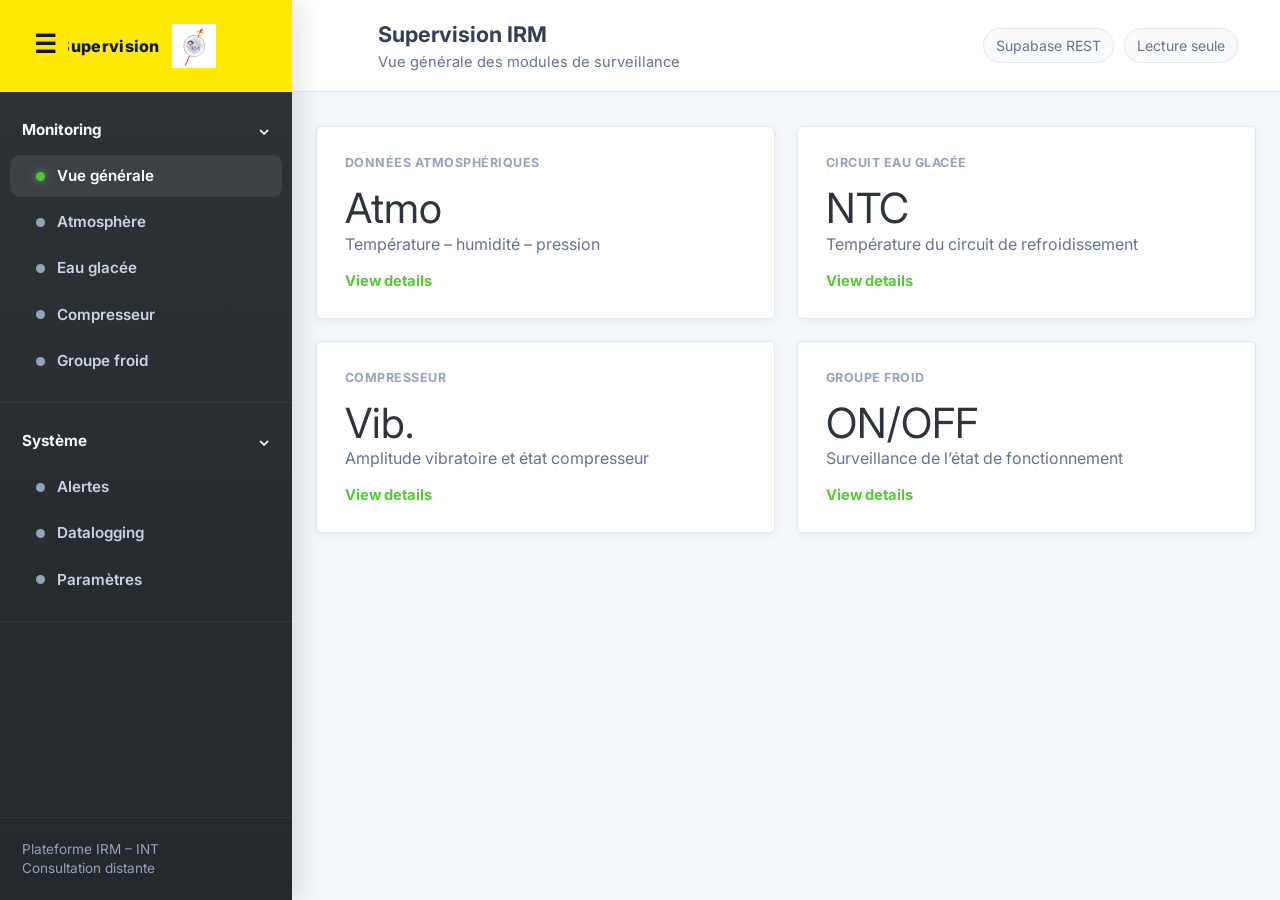
==== commit b9bc326a: "Update index.html" ====
--- a/index.html
+++ b/index.html
@@ -12,7 +12,7 @@
     <div id="overlay" onclick="closeMenu()"></div>
     <div class="app-shell">
         <aside id="sidebar" class="sidebar">
-            <div class="sidebar-brand"><img src="Logo_IRM.png" alt="Logo IRM"><span>IRM Supervision</span></div>
+            <div class="sidebar-brand"><span>IRM Supervision</span><img src="Logo_IRM.png" alt="Logo IRM"></div>
             <div class="sidebar-section">
                 <div class="sidebar-title"><span>Monitoring</span><span>⌄</span></div>
                 <nav class="sidebar-menu">
--- a/style.css
+++ b/style.css
@@ -13,15 +13,9 @@
     --red: #ef4444;
 }
 
-/* ===== BASE ===== */
-
-* {
-    box-sizing: border-box;
-}
-
-html {
-    -webkit-text-size-adjust: 100%;
-}
+* { box-sizing: border-box; }
+
+html { -webkit-text-size-adjust: 100%; }
 
 body {
     margin: 0;
@@ -30,11 +24,7 @@
     color: var(--text);
 }
 
-a {
-    color: inherit;
-}
-
-/* ===== LAYOUT ===== */
+a { color: inherit; }
 
 .app-shell {
     min-height: 100vh;
@@ -42,7 +32,6 @@
 }
 
 /* ===== SIDEBAR ===== */
-
 .sidebar {
     position: fixed;
     left: 0;
@@ -59,9 +48,7 @@
     overflow-y: auto;
 }
 
-.sidebar.closed {
-    left: calc(-1 * var(--sidebar-width));
-}
+.sidebar.closed { left: calc(-1 * var(--sidebar-width)); }
 
 .sidebar-brand {
     height: 92px;
@@ -117,9 +104,7 @@
     line-height: 1.2;
 }
 
-.sidebar-menu a:visited {
-    color: #cbd5e1;
-}
+.sidebar-menu a:visited { color: #cbd5e1; }
 
 .sidebar-menu a:hover,
 .sidebar-menu a.active {
@@ -151,7 +136,6 @@
 }
 
 /* ===== MAIN ===== */
-
 .main-content {
     margin-left: var(--sidebar-width);
     width: calc(100% - var(--sidebar-width));
@@ -165,7 +149,6 @@
 }
 
 /* ===== TOPBAR ===== */
-
 .topbar {
     min-height: 92px;
     background: var(--surface);
@@ -174,7 +157,7 @@
     align-items: center;
     justify-content: space-between;
     gap: 18px;
-    padding: 20px 42px;
+    padding: 20px 42px 20px 86px;
 }
 
 .page-title {
@@ -209,7 +192,6 @@
 }
 
 /* ===== CONTENT ===== */
-
 .container {
     max-width: 1220px;
     margin: 34px auto;
@@ -287,7 +269,6 @@
 }
 
 /* ===== VALUES / STATUS ===== */
-
 .value {
     font-size: 2.4rem;
     font-weight: 400;
@@ -308,7 +289,6 @@
 }
 
 /* ===== CHARTS ===== */
-
 canvas {
     margin-top: 20px;
     max-width: 100%;
@@ -335,9 +315,7 @@
 }
 
 .chart-controls button:hover,
-.chart-controls select:hover {
-    background: #334155;
-}
+.chart-controls select:hover { background: #334155; }
 
 .chart-controls label {
     color: #334155;
@@ -351,12 +329,9 @@
 }
 
 .back-button,
-.nav {
-    display: none;
-}
+.nav { display: none; }
 
 /* ===== BOUTON SIDEBAR ===== */
-
 .menu-toggle {
     display: flex;
     align-items: center;
@@ -366,20 +341,45 @@
     left: 22px;
     width: 46px;
     height: 46px;
-    border: 0;
+
+    /* RESET COMPLET */
+    border: none;
+    outline: none;
+    box-shadow: none;
+    background: #ffea00;
+    appearance: none;
+    -webkit-appearance: none;
+
+    /* STYLE */
     border-radius: 14px;
-    background: #ffea00;
     color: #111827;
     font-size: 1.55rem;
     font-weight: 800;
     line-height: 1;
     z-index: 1300;
     cursor: pointer;
+
+    /* important mobile */
+    -webkit-tap-highlight-color: transparent;
+}
+
+/* sécurité totale */
+.menu-toggle:focus,
+.menu-toggle:active,
+.menu-toggle:focus-visible {
+    outline: none;
+    box-shadow: none;
+    background: #ffea00;
+}
+
+.menu-toggle:focus,
+.menu-toggle:active,
+.menu-toggle:focus-visible {
+    outline: none;
     box-shadow: 0 8px 22px rgba(15, 23, 42, 0.18);
 }
 
 /* ===== OVERLAY MOBILE ===== */
-
 #overlay {
     display: none;
     position: fixed;
@@ -389,24 +389,14 @@
     z-index: 1050;
 }
 
-#overlay.active {
-    display: block;
-}
+#overlay.active { display: block; }
 
 /* ===== TABLETTE ===== */
-
 @media (max-width: 980px) {
-    .dashboard-grid {
-        grid-template-columns: 1fr;
-    }
-
-    .topbar {
-        padding: 20px 24px 20px 82px;
-    }
+    .dashboard-grid { grid-template-columns: 1fr; }
 }
 
 /* ===== MOBILE OFF-CANVAS ===== */
-
 @media (max-width: 720px) {
     .sidebar {
         left: calc(-1 * var(--sidebar-width));
@@ -415,13 +405,8 @@
         bottom: auto;
     }
 
-    .sidebar.active {
-        left: 0;
-    }
-
-    .sidebar.closed {
-        left: calc(-1 * var(--sidebar-width));
-    }
+    .sidebar.active { left: 0; }
+    .sidebar.closed { left: calc(-1 * var(--sidebar-width)); }
 
     .sidebar-brand {
         height: 74px;
@@ -433,9 +418,7 @@
         height: 38px;
     }
 
-    .sidebar-brand span {
-        font-size: 1rem;
-    }
+    .sidebar-brand span { font-size: 1rem; }
 
     .main-content,
     .main-content.full {
@@ -454,13 +437,8 @@
         line-height: 1.25;
     }
 
-    .page-subtitle {
-        font-size: 0.86rem;
-    }
-
-    .topbar-actions {
-        display: none;
-    }
+    .page-subtitle { font-size: 0.86rem; }
+    .topbar-actions { display: none; }
 
     .container {
         margin: 18px auto;
@@ -478,18 +456,14 @@
         border-radius: 10px;
     }
 
-    .card:hover {
-        transform: none;
-    }
+    .card:hover { transform: none; }
 
     .card h2 {
         font-size: 1rem;
         padding-right: 24px;
     }
 
-    .module-card {
-        min-height: 145px;
-    }
+    .module-card { min-height: 145px; }
 
     .module-card .metric,
     .metric {
@@ -503,9 +477,7 @@
         overflow-wrap: anywhere;
     }
 
-    .timestamp {
-        font-size: 0.82rem;
-    }
+    .timestamp { font-size: 0.82rem; }
 
     .status-badge {
         top: 16px;
@@ -513,9 +485,7 @@
         font-size: 1.15rem;
     }
 
-    .chart-controls {
-        gap: 8px;
-    }
+    .chart-controls { gap: 8px; }
 
     .chart-controls label {
         width: 100%;
@@ -530,9 +500,7 @@
         font-size: 0.86rem;
     }
 
-    canvas {
-        min-height: 220px;
-    }
+    canvas { min-height: 220px; }
 }
 
 @media (max-width: 420px) {
@@ -543,24 +511,12 @@
         height: 44px;
     }
 
-    .page-title {
-        font-size: 1.05rem;
-    }
-
-    .page-subtitle {
-        font-size: 0.8rem;
-    }
-
-    .card {
-        padding: 16px;
-    }
+    .page-title { font-size: 1.05rem; }
+    .page-subtitle { font-size: 0.8rem; }
+    .card { padding: 16px; }
 
     .module-card .metric,
-    .metric {
-        font-size: 1.75rem;
-    }
-
-    .value {
-        font-size: 1.55rem;
-    }
-}
+    .metric { font-size: 1.75rem; }
+
+    .value { font-size: 1.55rem; }
+}
